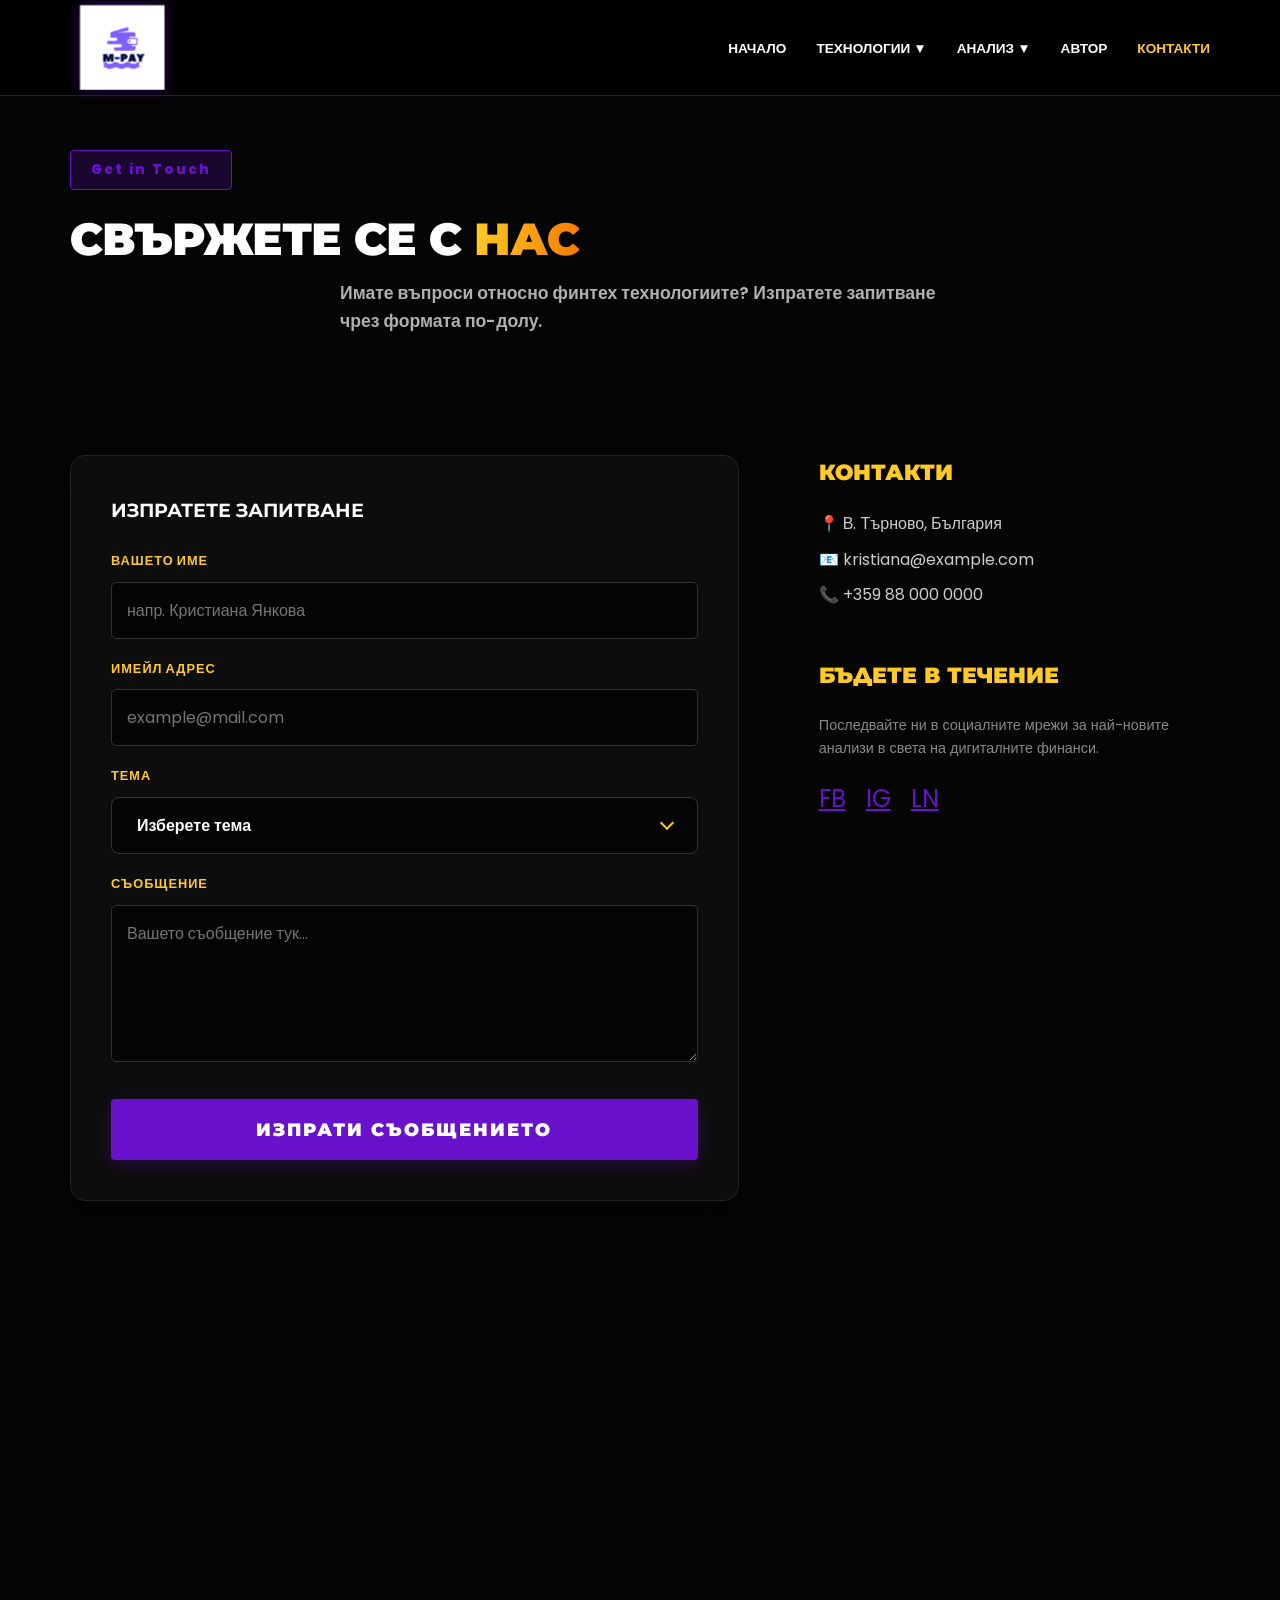
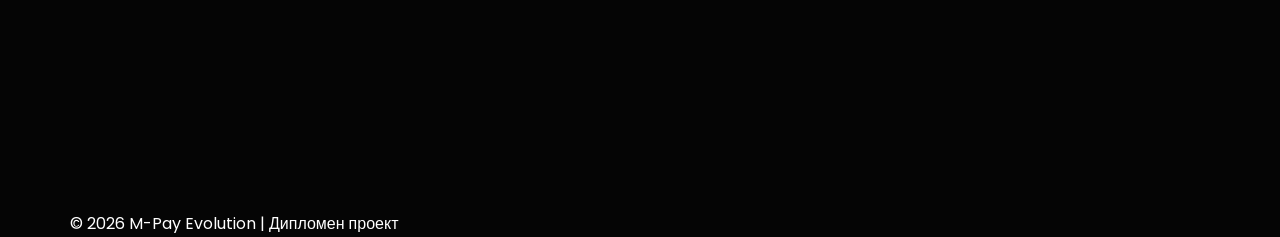
==== contact.html @ cda68339 "first upload" ====
<!DOCTYPE html>
<html lang="bg">
<head>
    <meta charset="UTF-8">
    <meta name="viewport" content="width=device-width, initial-scale=1.0">
    <title>Контакти | M-Pay Evolution</title>
    <link href="https://fonts.googleapis.com/css2?family=Montserrat:wght@700;800;900&family=Poppins:wght@500;600;700&display=swap" rel="stylesheet">
    <link rel="stylesheet" href="css/style.css">
</head>
<body class="fade-in-page">

    <!-- ГЛАВНА НАВИГАЦИЯ -->
    <header class="main-header">
        <div class="container header-flex">
            <div class="logo">
    <a href="index.html">
        <img src="images/logo.png.png" alt="M-Pay Evolution" class="logo-img">
    </a>
</div>
            <ul class="nav-list">
                <li><a href="index.html">Начало</a></li>
                <li class="dropdown">
                    <a href="technologies.html" class="dropbtn">Технологии ▼</a>
                    <div class="dropdown-content">
                        <a href="nfc-details.html">NFC Плащания</a>
                        <a href="qr-details.html">QR Кодове</a>
                        <a href="wallets-details.html">Дигитални портфейли</a>
                    </div>
                </li>
                <li class="dropdown">
                    <a href="charts.html" class="dropbtn">Анализ ▼</a>
                    <div class="dropdown-content">
                        <a href="stats-details.html">Статистика на растежа</a>
                        <a href="trends-details.html">Тенденции</a>
                    </div>
                </li>
                <li><a href="author.html">Автор</a></li>
                <li><a href="contacts.html" class="active">Контакти</a></li>
            </ul>
        </div>
    </header>

    <main style="padding-top: 150px;">
        <div class="container">
            <header class="sub-header-center">
                <span class="hero-badge">Get in Touch</span>
                <h1 class="compact-title">Свържете се с <span class="gradient-text">Нас</span></h1>
                <p class="mid-description">Имате въпроси относно финтех технологиите? Изпратете запитване чрез формата по-долу.</p>
            </header>

            <section class="contact-flex-wrapper" style="margin-top: 60px;">
                <!-- ЛЯВА ЧАСТ: ФОРМА ЗА КОНТАКТ (С JAVASCRIPT) -->
                <div class="booking-form-container">
                    <h3 style="color: white; margin-bottom: 25px; font-family: 'Montserrat';">ИЗПРАТЕТЕ ЗАПИТВАНЕ</h3>
                    <form id="contactForm" class="neon-form">
                        <div class="form-group">
                            <label>Вашето Име</label>
                            <input type="text" id="name" placeholder="напр. Кристиана Янкова">
                        </div>
                        
                        <div class="form-group">
                            <label>Имейл адрес</label>
                            <input type="email" id="email" placeholder="example@mail.com">
                        </div>

                        <div class="form-group">
    <label>Тема</label>
    <div class="custom-select-wrapper" id="customSelect">
        <div class="custom-select-trigger">
            <span>Изберете тема</span>
            <div class="arrow"></div>
        </div>
        <div class="custom-options">
            <span class="custom-option" data-value="tech">Технологичен анализ</span>
            <span class="custom-option" data-value="stats">Статистически данни</span>
            <span class="custom-option" data-value="other">Друго запитване</span>
        </div>
    </div>
    <!-- Скрито поле, което ще съхранява избраната стойност за валидацията -->
    <input type="hidden" name="subject" id="subject" value="">
</div>

                        <div class="form-group">
                            <label>Съобщение</label>
                            <textarea id="message" rows="5" placeholder="Вашето съобщение тук..."></textarea>
                        </div>

                        <button type="submit" class="cta-button" style="width: 100%; border: none; cursor: pointer;">
                            <span>ИЗПРАТИ СЪОБЩЕНИЕТО</span>
                        </button>
                    </form>
                </div>

                <!-- ДЯСНА ЧАСТ: ИНФО -->
                <div class="contact-info-sidebar">
                    <div class="info-block">
                        <h3 class="gold-title" style="margin-top: 0;">КОНТАКТИ</h3>
                        <p style="color: #ccc; margin-bottom: 10px;">📍 В. Търново, България</p>
                        <p style="color: #ccc; margin-bottom: 10px;">📧 kristiana@example.com</p>
                        <p style="color: #ccc;">📞 +359 88 000 0000</p>
                    </div>

                    <div class="info-block" style="margin-top: 50px;">
                        <h3 class="gold-title">БЪДЕТЕ В ТЕЧЕНИЕ</h3>
                        <p style="color: #888; font-size: 0.9rem;">Последвайте ни в социалните мрежи за най-новите анализи в света на дигиталните финанси.</p>
                        <!-- Иконки (текстови за момента) -->
                        <div style="margin-top: 20px; display: flex; gap: 20px; font-size: 1.5rem;">
                            <a href="#" style="color: var(--main-violet);">FB</a>
                            <a href="#" style="color: var(--main-violet);">IG</a>
                            <a href="#" style="color: var(--main-violet);">LN</a>
                        </div>
                    </div>
                </div>
            </section>
        </div>

        <!-- ГУГЪЛ КАРТА - ЦЯЛ ЕКРАН -->
        <section class="full-width-map" style="margin-top: 100px; line-height: 0;">
            <iframe 
                src="https://www.google.com/maps/embed?pb=!1m18!1m12!1m13!1d2931.282914144365!2d25.62676737660205!3d43.08811168812678!2m3!1f0!2f0!3f0!3m2!1i1024!2i768!4f13.1!3m3!1m2!1s0x40a9270e30349071%3A0xe549509d3f56e9c0!2z0KHQn9CT0JggIsCU0YAtINCf0LXRgtGK0YAg0JDQu9Cw0LTQttC-0LIi!5e0!3m2!1sbg!2sbg!4v1710000000000!5m2!1sbg!2sbg" 
                width="100%" height="450" style="border:0; filter: grayscale(100%) invert(90%) contrast(100%);" allowfullscreen="" loading="lazy">
            </iframe>
        </section>
    </main>

    <footer class="main-footer">
        <div class="container"><p>&copy; 2026 M-Pay Evolution | Дипломен проект</p></div>
    </footer>

    <!-- JS ВАЛИДАЦИЯ -->
    <script src="js/validation.js"></script>

</body>
</html>
---- css/style.css ----
/* ПЛАВНО СКРОЛВАНЕ */
html { scroll-behavior: smooth; }

:root {
    --bg-black: #050505;
    --main-violet: #6a11cb;
    --accent-gold: #ffca28;
    --gold-grad: linear-gradient(90deg, #ffca28, #f57c00);
    --glass: rgba(15, 15, 15, 0.95);
}

* { margin: 0; padding: 0; box-sizing: border-box; }

body {
    background-color: var(--bg-black);
    color: white;
    font-family: 'Poppins', sans-serif;
    line-height: 1.6;
    overflow-x: hidden;
}

.container { max-width: 1200px; margin: 0 auto; padding: 0 30px; }

/* --- "ЯКИ" ПАДАЩИ МЕНЮТА --- */
.dropdown { position: relative; }

.dropdown-content {
    position: absolute;
    top: 120%;
    left: 0;
    min-width: 260px;
    background: var(--glass);
    backdrop-filter: blur(15px); /* Размазване на фона */
    border: 1px solid rgba(255,255,255,0.1);
    border-top: 3px solid var(--accent-gold);
    border-radius: 8px;
    padding: 10px 0;
    box-shadow: 0 20px 40px rgba(0,0,0,0.6);
    
    /* Скриване и Анимация */
    opacity: 0;
    visibility: hidden;
    transform: translateY(20px);
    transition: all 0.4s cubic-bezier(0.175, 0.885, 0.32, 1.275); /* Bounce ефект */
    z-index: 2000;
}

.dropdown:hover .dropdown-content {
    opacity: 1;
    visibility: visible;
    transform: translateY(0);
}

.dropdown-content a {
    display: block;
    padding: 12px 25px;
    color: #fff !important;
    text-decoration: none;
    font-size: 0.9rem;
    font-weight: 600;
    transition: 0.3s;
}

.dropdown-content a:hover {
    background: rgba(255,255,255,0.05);
    color: var(--accent-gold) !important;
    padding-left: 35px; /* Мръдване при посочване */
}

/* --- НАВИГАЦИЯ --- */
.main-header {
    padding: 25px 0;
    width: 100%;
    background: rgba(0,0,0,0.9);
    position: fixed;
    top: 0; z-index: 1000;
    border-bottom: 1px solid #222;
}

.header-flex { display: flex; justify-content: space-between; align-items: center; }
.logo-text { font-family: 'Montserrat', sans-serif; font-size: 1.8rem; font-weight: 900; }
.logo-dot { color: var(--accent-gold); }

.nav-list { display: flex; list-style: none; gap: 30px; align-items: center; }
.nav-list a { color: white; text-decoration: none; font-weight: 700; text-transform: uppercase; font-size: 0.85rem; }
.nav-list a:hover, .nav-list a.active { color: var(--accent-gold); }

/* --- HERO СЕКЦИЯ --- */
.hero {
    height: 100vh;
    display: flex;
    align-items: center;
    background: radial-gradient(circle at top right, rgba(106, 17, 203, 0.1), transparent);
}

h1 {
    font-family: 'Montserrat', sans-serif;
    font-size: 3.8rem;
    font-weight: 900; /* Максимално дебел */
    line-height: 1.1;
    text-transform: uppercase;
    margin-bottom: 25px;
    letter-spacing: -1px;
}

.gradient-text { background: var(--gold-grad); -webkit-background-clip: text; -webkit-text-fill-color: transparent; }

/* УГОЛЕМЕНИ ОПИСАНИЯ */
.hero-sub { font-size: 1.5rem; font-weight: 600; color: #e0e0e0; max-width: 800px; margin-bottom: 40px; }
.big-description { font-size: 1.5rem; font-weight: 600; color: #ffffff; margin-bottom: 20px; }

.hero-badge {
    display: inline-block;
    padding: 8px 20px;
    background: rgba(106, 17, 203, 0.2);
    border: 1px solid var(--main-violet);
    color: var(--main-violet);
    font-size: 0.85rem;
    font-weight: 800;
    letter-spacing: 2px;
    margin-bottom: 25px;
    border-radius: 4px;
}

/* БУТОН */
.cta-button {
    position: relative;
    display: inline-block;
    padding: 20px 45px;
    background: var(--main-violet);
    color: white;
    text-decoration: none;
    font-weight: 800;
    font-size: 1.1rem;
    transition: 0.4s;
    overflow: hidden;
    border-radius: 4px;
}

.cta-button:hover { transform: translateY(-3px); box-shadow: 0 10px 25px rgba(106, 17, 203, 0.4); }

/* ИНТЕРАКТИВНА СТРЕЛКА */
.scroll-indicator {
    position: absolute;
    bottom: 40px;
    left: 50%;
    transform: translateX(-50%);
    cursor: pointer;
}

.arrow-scroll {
    width: 30px;
    height: 30px;
    border-right: 5px solid var(--accent-gold);
    border-bottom: 5px solid var(--accent-gold);
    transform: rotate(45deg);
    animation: bounceArrow 1.5s infinite;
}

@keyframes bounceArrow {
    0% { opacity: 0; transform: rotate(45deg) translateY(-20px); }
    50% { opacity: 1; }
    100% { opacity: 0; transform: rotate(45deg) translateY(0px); }
}

/* INFO SECTION */
.info-section { padding: 120px 0; }
.grid-2 { display: grid; grid-template-columns: 1.1fr 0.9fr; gap: 80px; align-items: center; }
.stylish-title { font-family: 'Montserrat', sans-serif; font-size: 3rem; font-weight: 900; text-transform: uppercase; margin-bottom: 30px; }
.accent-line { width: 100px; height: 10px; background: var(--gold-grad); margin: 30px 0; }
.img-wrapper img { width: 100%; border-radius: 15px; border: 1px solid #333; }
;
/* --- COMPACT STYLES FOR SUB-PAGES --- */
.sub-header-center {
    text-align: center;
    margin-bottom: 50px;
}

.compact-title {
    font-size: 2.8rem !important; /* Намалено заглавие */
    margin-bottom: 15px !important;
}

.mid-description {
    font-size: 1.1rem;
    font-weight: 600;
    color: #b0b0b0;
    max-width: 600px;
    margin: 0 auto;
}

/* --- ХОРИЗОНТАЛЕН ГРИД --- */
.tech-horizontal-grid {
    display: grid;
    grid-template-columns: repeat(3, 1fr); /* 3 колони една до друга */
    gap: 30px;
    margin-top: 40px;
}

.tech-card-small {
    background: #111;
    border: 1px solid #222;
    border-radius: 15px;
    overflow: hidden;
    transition: 0.3s;
    display: flex;
    flex-direction: column;
}

.tech-card-small:hover {
    transform: translateY(-10px);
    border-color: var(--main-violet);
    box-shadow: 0 10px 30px rgba(106, 17, 203, 0.2);
}

.card-img-small img {
    width: 100%;
    height: 200px; /* По-малка фиксирана височина */
    object-fit: cover;
}

.card-text-small {
    padding: 25px;
}

.card-text-small h3 {
    font-size: 1.3rem;
    color: var(--accent-gold);
    margin-bottom: 15px;
    text-transform: uppercase;
    font-family: 'Montserrat', sans-serif;
}

.card-text-small p {
    font-size: 0.95rem;
    color: #ccc;
    line-height: 1.5;
    margin-bottom: 20px;
}

/* МАЛЪК СПИСЪК В КАРТАТА */
.mini-list {
    list-style: none;
    border-top: 1px solid #222;
    padding-top: 15px;
}

.mini-list li {
    font-size: 0.85rem;
    font-weight: 700;
    margin-bottom: 8px;
    color: var(--main-violet);
    text-transform: uppercase;
}

/* МОБИЛНА ВЕРСИЯ */
@media (max-width: 900px) {
    .tech-horizontal-grid {
        grid-template-columns: 1fr; /* На телефон стават една под друга */
    }
}
/* --- ТЕХНОЛОГИЧЕН ГРИД --- */
.tech-horizontal-grid {
    display: grid;
    grid-template-columns: repeat(3, 1fr);
    gap: 30px;
    margin-top: 50px;
}

.tech-card-small {
    background: #0d0d0d;
    border: 1px solid #222;
    border-radius: 15px;
    overflow: hidden;
    transition: 0.4s;
    height: 100%;
    display: flex;
    flex-direction: column;
}

.tech-card-small:hover {
    transform: translateY(-10px);
    border-color: var(--main-violet);
    box-shadow: 0 15px 30px rgba(106, 17, 203, 0.2);
}

.card-img-small img {
    width: 100%;
    height: 220px;
    object-fit: cover;
    filter: grayscale(30%);
    transition: 0.4s;
}

.tech-card-small:hover .card-img-small img {
    filter: grayscale(0%);
}

.card-text-small {
    padding: 30px;
    flex-grow: 1;
}

.card-text-small h3 {
    font-family: 'Montserrat', sans-serif;
    color: var(--accent-gold);
    margin-bottom: 15px;
    font-size: 1.4rem;
}

.card-text-small p {
    font-size: 1rem;
    font-weight: 600; /* Дебел текст */
    color: #ccc;
    margin-bottom: 25px;
}

/* БУТОНЪТ В КАРТАТА */
.read-more-btn {
    text-decoration: none;
    color: var(--main-violet);
    font-weight: 800;
    font-size: 0.85rem;
    letter-spacing: 2px;
    text-transform: uppercase;
    transition: 0.3s;
}

.read-more-btn:hover {
    color: var(--accent-gold);
    padding-left: 10px;
}

@media (max-width: 900px) {
    .tech-horizontal-grid { grid-template-columns: 1fr; }
}
/* СТИЛ ЗА СНИМКАТА НА АВТОРА */
.author-frame {
    position: relative;
    display: inline-block;
}

#author-img {
    width: 100%;
    max-width: 450px;
    height: 550px;
    object-fit: cover; /* Реже снимката правилно */
    border-radius: 10px;
    position: relative;
    z-index: 2;
    border: 1px solid rgba(255,255,255,0.1);
}

.author-frame .frame-decor {
    position: absolute;
    top: 30px;
    left: 30px;
    width: 100%;
    height: 100%;
    border: 3px solid var(--primary); /* Твоето златно/оранжево */
    border-radius: 10px;
    z-index: 1;
}

.author-contacts p {
    margin-bottom: 10px;
    font-size: 1rem;
    letter-spacing: 1px;
}
/* ============================================================
   CONTACT PAGE SPECIFIC STYLES 
   ============================================================ */

/* 1. Подредба на Формата и Инфото една до друга */
.contact-flex-wrapper {
    display: flex;
    gap: 80px;
    padding: 60px 0;
    align-items: flex-start;
}

/* 2. Контейнерът на формата */
.booking-form-container {
    flex: 1.5;
    background: #0d0d0d;
    padding: 40px;
    border-radius: 15px;
    border: 1px solid #222;
    box-shadow: 0 10px 30px rgba(0,0,0,0.5);
}

/* 3. Стил на етикетите (Labels) */
.neon-form label {
    display: block;
    color: var(--accent-gold);
    font-weight: 800;
    font-size: 0.8rem;
    text-transform: uppercase;
    letter-spacing: 1px;
    margin-bottom: 10px;
    margin-top: 20px;
}

/* 4. Стил на самите полета (Inputs) */
.neon-form input, 
.neon-form select, 
.neon-form textarea {
    width: 100%;
    padding: 15px;
    background: #050505;
    border: 1px solid #333;
    border-radius: 5px;
    color: white;
    font-family: 'Poppins', sans-serif;
    font-size: 1rem;
    transition: 0.3s;
}

/* Ефект при кликване в полето */
.neon-form input:focus, 
.neon-form select:focus, 
.neon-form textarea:focus {
    outline: none;
    border-color: var(--main-violet);
    box-shadow: 0 0 10px rgba(106, 17, 203, 0.3);
}

/* 5. Дясната част - Информацията */
.contact-info-sidebar {
    flex: 1;
}

.info-block h3 {
    color: var(--accent-gold);
    font-family: 'Montserrat', sans-serif;
    font-weight: 900;
    font-size: 1.4rem;
    margin-bottom: 20px;
    text-transform: uppercase;
}

/* 6. Оправка на Големия бутон */
.cta-button {
    border: none;
    width: 100%;
    margin-top: 30px;
    cursor: pointer;
}

/* Мобилна версия - да се подреждат един под друг на телефон */
@media (max-width: 768px) {
    .contact-flex-wrapper {
        flex-direction: column;
        gap: 40px;
    }
}
/* КУТИЙКАТА НА МЕНЮТО */
.custom-select-wrapper {
    position: relative;
    user-select: none;
    width: 100%;
}

.custom-select-trigger {
    position: relative;
    padding: 15px 25px;
    background: #050505;
    border: 1px solid #333;
    border-radius: 8px;
    color: white;
    font-weight: 600;
    cursor: pointer;
    display: flex;
    align-items: center;
    justify-content: space-between;
    transition: all 0.3s ease;
}

.custom-select-trigger:hover {
    border-color: var(--accent-gold);
}

/* МАГИЯТА: СПИСЪКЪТ С ОПЦИИ (Скрит по подразбиране) */
.custom-options {
    position: absolute;
    top: 110%;
    left: 0;
    right: 0;
    background: rgba(15, 15, 15, 0.98);
    backdrop-filter: blur(15px);
    border: 1px solid var(--main-violet);
    border-radius: 8px;
    box-shadow: 0 15px 40px rgba(0, 0, 0, 0.8);
    opacity: 0;
    visibility: hidden;
    transform: translateY(-15px);
    transition: all 0.3s cubic-bezier(0.175, 0.885, 0.32, 1.275);
    z-index: 100;
}

/* Когато менюто е отворено */
.custom-select-wrapper.open .custom-options {
    opacity: 1;
    visibility: visible;
    transform: translateY(0);
}

/* СТИЛ НА ВСЯКА ОПЦИЯ */
.custom-option {
    display: block;
    padding: 12px 25px;
    color: #ccc;
    cursor: pointer;
    transition: 0.3s;
    border-bottom: 1px solid rgba(255, 255, 255, 0.03);
}

.custom-option:hover {
    background: rgba(106, 17, 203, 0.2);
    color: var(--accent-gold);
    padding-left: 35px;
}

.custom-option:last-child {
    border-bottom: none;
}

/* СТРЕЛКАТА */
.custom-select-trigger .arrow {
    width: 10px;
    height: 10px;
    border-right: 2px solid var(--accent-gold);
    border-bottom: 2px solid var(--accent-gold);
    transform: rotate(45deg);
    transition: 0.3s;
    margin-bottom: 5px;
}

.custom-select-wrapper.open .arrow {
    transform: rotate(-135deg);
    margin-bottom: -5px;
}
.cta-button {
    position: relative;
    display: inline-block; /* Позволява му да е широк, но не на 100% */
    padding: 20px 60px;    /* Правим го висок и широк */
    
    background: var(--main-violet);
    color: white;
    text-decoration: none;
    font-family: 'Montserrat', sans-serif;
    font-weight: 900;      /* Максимално дебел текст за големия бутон */
    font-size: 1.1rem;     /* Малко по-големи букви */
    letter-spacing: 2px;
    text-transform: uppercase;
    border-radius: 4px;
    overflow: hidden;
    transition: all 0.4s ease;
    border: none;
    box-shadow: 0 4px 15px rgba(106, 17, 203, 0.3);
    z-index: 1;
}

/* Ефект при посочване - нека е масивен */
.cta-button:hover {
    transform: translateY(-5px);
    box-shadow: 0 15px 35px rgba(106, 17, 203, 0.5);
    background: #7b1fa2;
}
/* Анимация: Нежно неоново сияние */
@keyframes logo-glow {
    0% { filter: drop-shadow(0 0 2px rgba(106, 17, 203, 0.3)); }
    50% { filter: drop-shadow(0 0 10px rgba(106, 17, 203, 0.8)); }
    100% { filter: drop-shadow(0 0 2px rgba(106, 17, 203, 0.3)); }
}

.logo-img {
    /* 1. ПРАВИМ ГО ПО-ГОЛЯМО */
    height: 100px;  /* Увеличаваме височината на самия елемент */
    width: auto;
    
    /* 2. CSS МАГИЯ ЗА ОСТРОТА (ПРЕМАХВА РАЗМАЗВАНЕТО) */
    image-rendering: -webkit-optimize-contrast; /* Най-доброто за Chrome/Safari */
    image-rendering: crisp-edges;               /* За Firefox */
    
    /* 3. ЗУУМВАМЕ КАРТИНКАТА БЕЗ ДА РАЗВАЛЯМЕ КАЧЕСТВОТО */
    transform: scale(1.8); /* Увеличава логото 1.8 пъти спрямо оригиналния му размер */
    transform-origin: left center; /* За да не избяга настрани при зуум */
    
    /* 4. МАХАМЕ ИЗЛИШНОТО МЯСТО ОКОЛО НЕГО */
    margin-left: 10px;
    filter: drop-shadow(0 0 8px rgba(106, 17, 203, 0.6)); /* Неоново сияние за стил */
    
    display: block;
    transition: 0.3s ease;
}

/* Ефект при посочване */
.logo-img:hover {
    transform: scale(2.0); /* Още по-голямо, когато минеш с мишката */
    filter: drop-shadow(0 0 15px var(--accent-gold));
}

/* ПОПРАВКА НА КОНТЕЙНЕРА (ЗА ДА НЕ СЕ КРИЕ) */
.logo {
    overflow: visible !important; /* Позволява на голямото лого да излезе от рамките */
    display: flex;
    align-items: center;
}
/* 1. УВЕЛИЧАВАМЕ МАЛКО ВИСОЧИНАТА НА ЛЕНТАТА, ЗА ДА ИМА МЯСТО */
.main-header {
    padding: 15px 0; /* Повече разстояние отгоре и отдолу */
    width: 100%;
    background: rgba(0, 0, 0, 0.95);
    position: fixed;
    top: 0;
    z-index: 1000;
    border-bottom: 1px solid #222;
    /* Гарантираме, че всичко вътре е центрирано вертикално */
    display: flex;
    align-items: center; 
}

/* 2. ПЕРФЕКТНО ЦЕНТРИРАНЕ НА ЕЛЕМЕНТИТЕ ВЪТРЕ */
.header-flex {
    display: flex;
    justify-content: space-between;
    align-items: center; /* ТОВА центрира логото спрямо менюто */
    width: 100%;
}

/* 3. ОПРАВЯМЕ РАЗМЕРА НА ЛОГОТО */
.logo-img {
    height: 65px; /* Намаляваме основната височина от 100 на 65 */
    width: auto;
    
    /* Запазваме остротата */
    image-rendering: -webkit-optimize-contrast;
    image-rendering: crisp-edges;
    
    /* Намаляваме мащаба, за да не излиза от рамката */
    transform: scale(1.3); /* Беше 1.8, сега 1.3 е "златната среда" */
    transform-origin: left center;
    
    /* Малко сянка за финтех стил */
    filter: drop-shadow(0 0 5px rgba(106, 17, 203, 0.5));
    
    display: block;
    transition: 0.3s ease;
}

/* Ефект при посочване - нека е по-дискретен */
.logo-img:hover {
    transform: scale(1.4); 
    filter: drop-shadow(0 0 12px var(--accent-gold));
}

/* 4. ЗАЩИТА ОТ ПРЕЛЯВАНЕ */
.logo {
    display: flex;
    align-items: center;
    height: 100%;
    overflow: visible; /* Позволява на лекото уголемяване да се вижда */
}
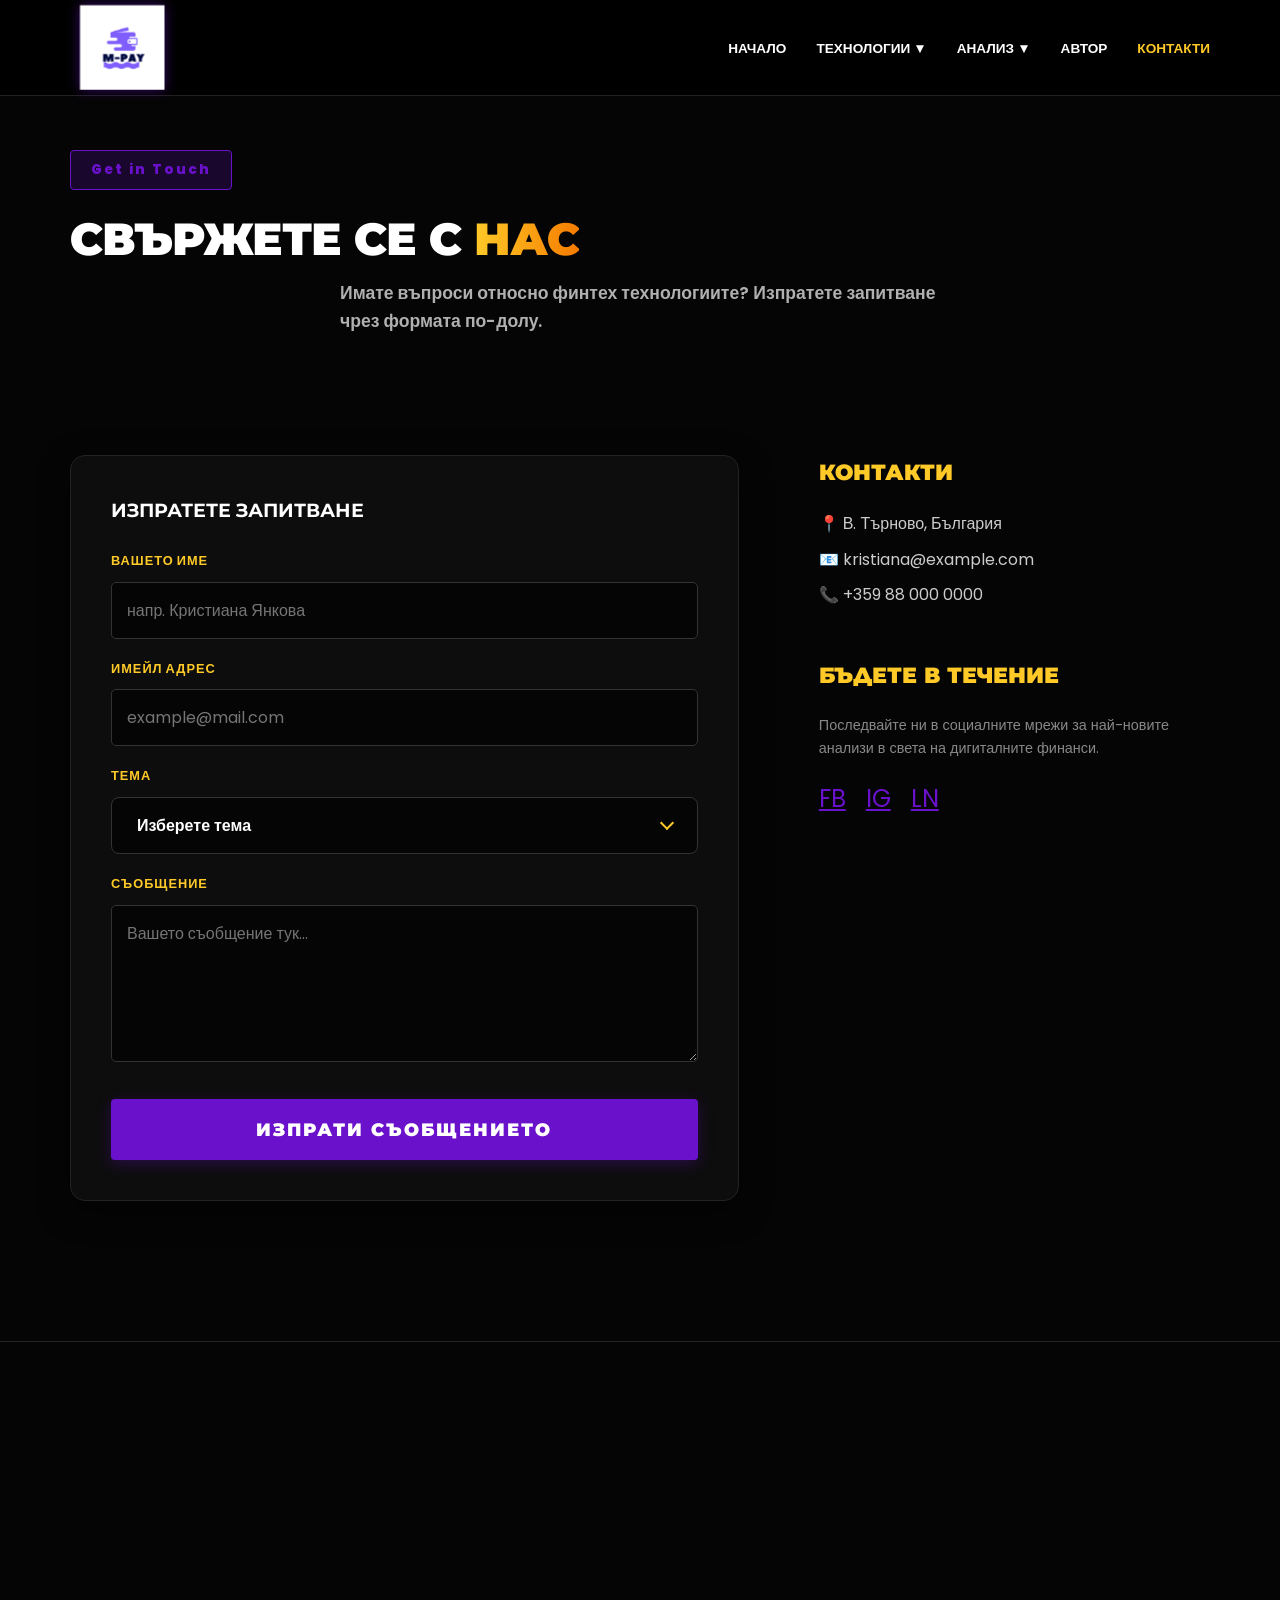
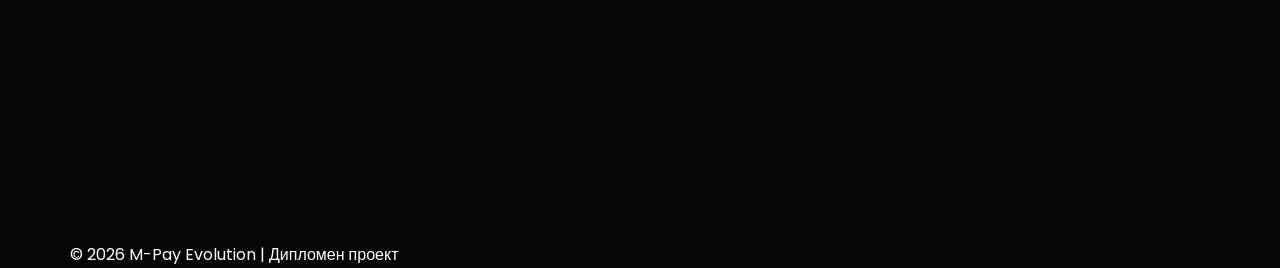
==== commit c752e71f: "added final google maps and logo fixes" ====
--- a/contact.html
+++ b/contact.html
@@ -114,13 +114,18 @@
             </section>
         </div>
 
-        <!-- ГУГЪЛ КАРТА - ЦЯЛ ЕКРАН -->
-        <section class="full-width-map" style="margin-top: 100px; line-height: 0;">
-            <iframe 
-                src="https://www.google.com/maps/embed?pb=!1m18!1m12!1m13!1d2931.282914144365!2d25.62676737660205!3d43.08811168812678!2m3!1f0!2f0!3f0!3m2!1i1024!2i768!4f13.1!3m3!1m2!1s0x40a9270e30349071%3A0xe549509d3f56e9c0!2z0KHQn9CT0JggIsCU0YAtINCf0LXRgtGK0YAg0JDQu9Cw0LTQttC-0LIi!5e0!3m2!1sbg!2sbg!4v1710000000000!5m2!1sbg!2sbg" 
-                width="100%" height="450" style="border:0; filter: grayscale(100%) invert(90%) contrast(100%);" allowfullscreen="" loading="lazy">
-            </iframe>
-        </section>
+       <!-- СЕКЦИЯ: ГУГЪЛ КАРТА (ЦЯЛ ЕКРАН) -->
+<section class="full-width-map">
+    <iframe 
+        src="https://www.google.com/maps/embed?pb=!1m18!1m12!1m3!1d2914.0803443119285!2d25.63875577663021!3d43.081806189198545!2m3!1f0!2f0!3f0!3m2!1i1024!2i768!4f13.1!3m3!1m2!1s0x40a92618de06b9c3%3A0xd5f26980c1f4105f!2sStaroprestolna%20Professional%20High%20School%20of%20Economics!5e0!3m2!1sen!2sbg!4v1776342985585!5m2!1sen!2sbg" 
+        width="100%" 
+        height="500" 
+        style="border:0;" 
+        allowfullscreen="" 
+        loading="lazy" 
+        referrerpolicy="no-referrer-when-downgrade">
+    </iframe>
+</section>
     </main>
 
     <footer class="main-footer">
--- a/css/style.css
+++ b/css/style.css
@@ -649,7 +649,7 @@
     transition: 0.3s ease;
 }
 
-/* Ефект при посочване - нека е по-дискретен */
+/* Ефект при посочване */
 .logo-img:hover {
     transform: scale(1.4); 
     filter: drop-shadow(0 0 12px var(--accent-gold));
@@ -661,4 +661,25 @@
     align-items: center;
     height: 100%;
     overflow: visible; /* Позволява на лекото уголемяване да се вижда */
-}+}
+
+/* --- СТИЛ ЗА КАРТАТА --- */
+.full-width-map {
+    width: 100%;
+    margin-top: 80px;
+    line-height: 0; /* Премахва бялото разстояние отдолу */
+    border-top: 1px solid #222;
+}
+
+.full-width-map iframe {
+    width: 100%;
+    display: block;
+    /* Тъмният филтър, за да пасне на дизайна */
+    filter: grayscale(100%) invert(92%) contrast(83%);
+    transition: all 0.6s ease;
+}
+
+/* Когато мишката е върху картата - става цветна за удобство */
+.full-width-map iframe:hover {
+    filter: grayscale(0%) invert(0%) contrast(100%);
+}
